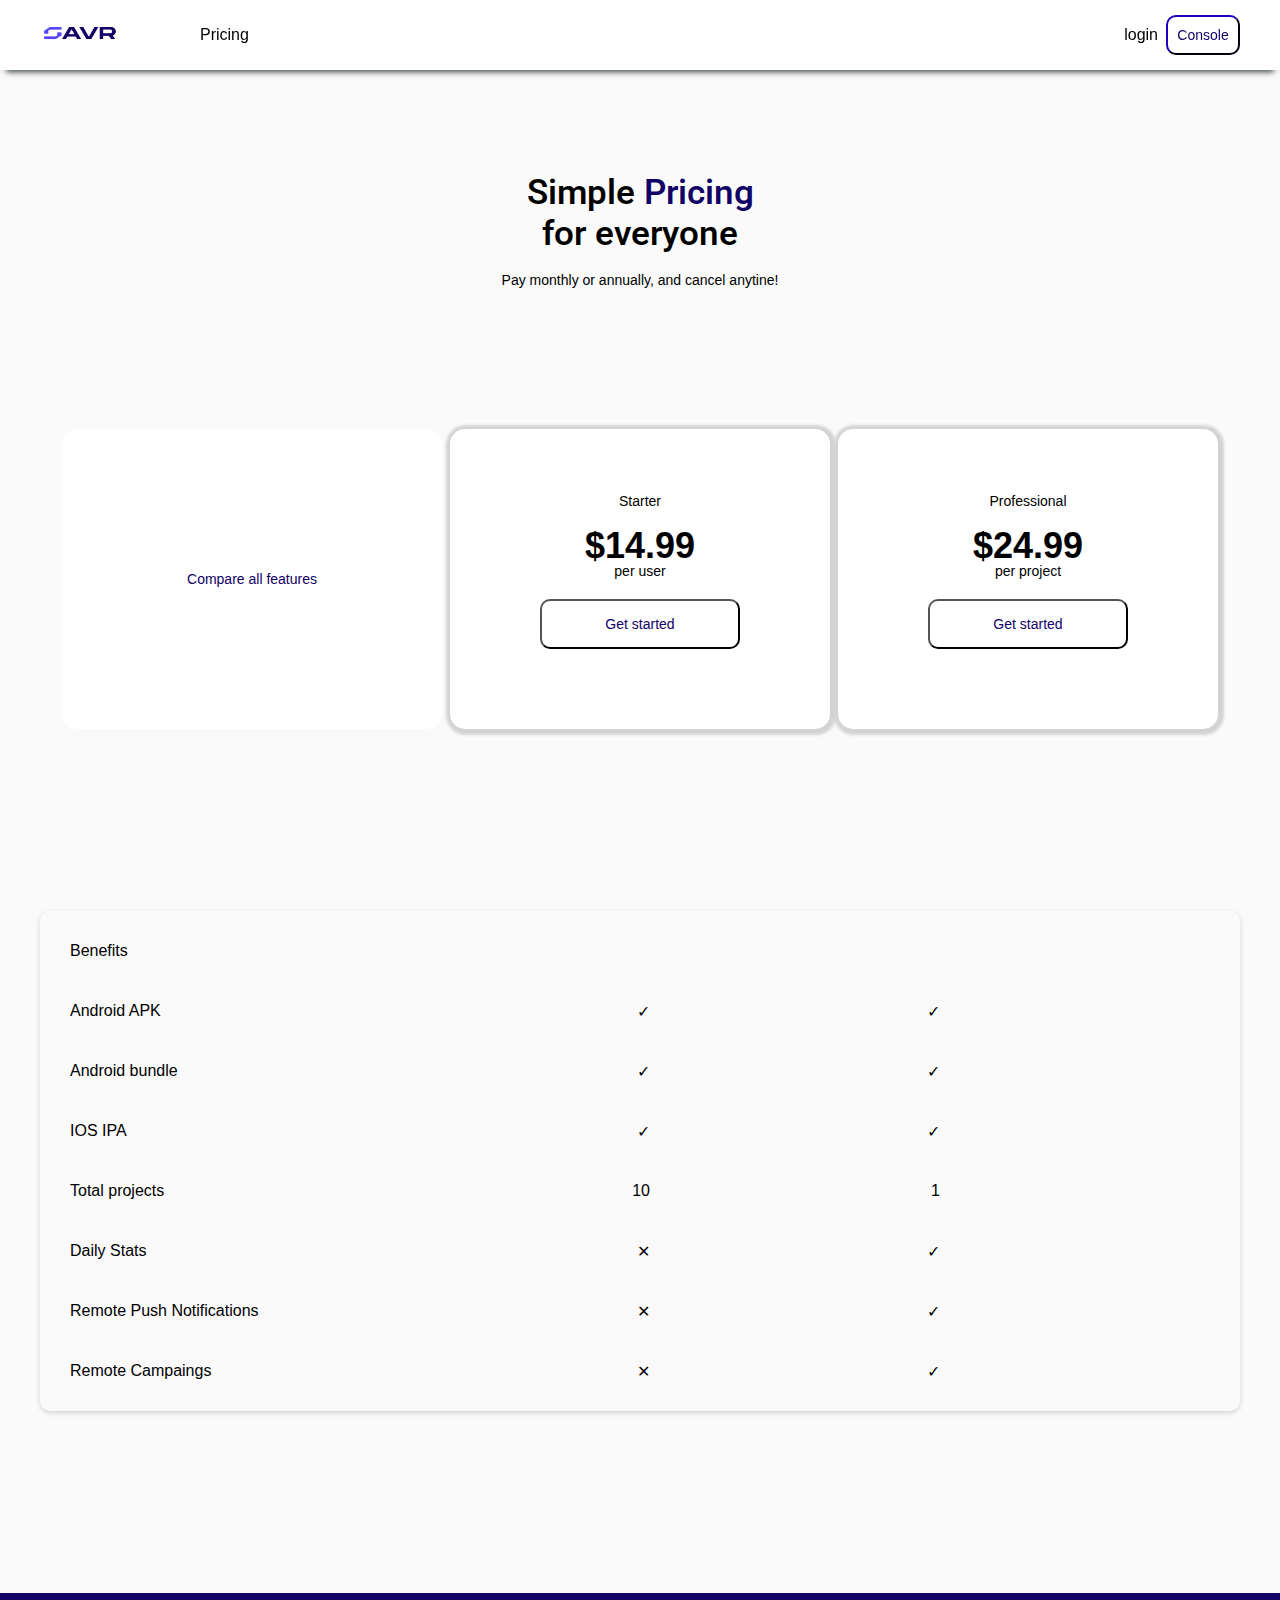
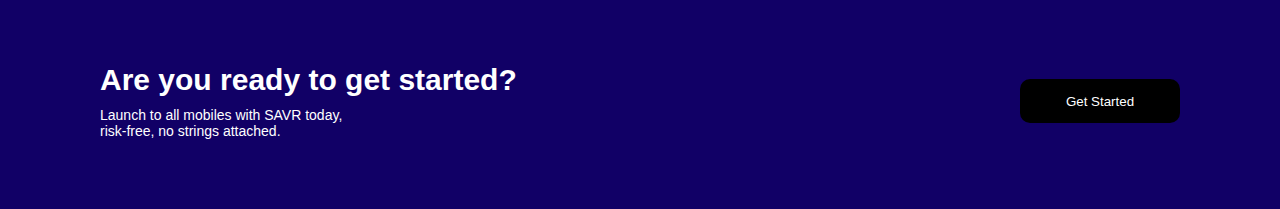
==== pricing.html @ de68d7ae "image issue2" ====
<!DOCTYPE html>
<html>
  <head>
    <meta charset="UTF-8" />
    <meta name="viewport" content="width=device-width, initial-scale=1.0" />

    <link href="hdft.css" rel="stylesheet"/>
    <link href="pricing.css" rel="stylesheet"/>
    <script src="scripts.js"></script>
    <title></title>
  </head>
  <body>
    <!-- Nav bar -->
    <header>  

        <div class="add-flex">
            <a href="./index.html">
                <img class="bar-logo" src="./assets/images/SAVR_Coloured.png" alt=""/>
            </a>
            <a href="./pricing.html" class="anchor-link price-link-pg">Pricing</a>
        </div>

        <a href="#" id="toggle_button" class="toggle_button anchor-link">
            <h4 class="tinactive">V</h4>
            <h4 class="tactive">X</h4>
        </a>

        <div class="top-btn-wrapper">
            <a href="#" class="anchor-link price-link-pg sty-login">login</a>

            <button class="top-btn">
                <p class="top-btn-txt">Console</p>
            </button>

            <button class="top-btn1">
                <p class="top-btn-txt">Get started</p>
            </button>
        </div>
    </header>

    <!-- First Section -->
    <section class="pr-section-one">
        <p class="pr-section-one-p1">Simple <span>Pricing</span> <br/> for everyone</p>
        <br/>
        <p class="pr-section-one-p2">Pay monthly or annually, and cancel anytine!</p>
    </section>

    <!-- Second Section -->
    <section class="pr-section-two">
        <div class="pr-section-two-wrapper">
            <div class="pr-container aa-md-1">
                <p class="pr-container-stxt">Compare all features</p>
            </div>

            <div class="pr-container aa-md-2 add-cl">
                <p class="pr-container-pkg">Starter</p>
                <p class="pr-container-price">$14.99</p>
                <p class="pr-container-persons">per user</p>

                <button class="pr-container-btn">
                    <p>Get started</p>
                </button>
            </div>

            <div class="pr-container aa-md-2">
                <p class="pr-container-pkg">Professional</p>
                <p class="pr-container-price">$24.99</p>
                <p class="pr-container-persons">per project</p>

                <button class="pr-container-btn">
                    <p>Get started</p>
                </button>
            </div>
        </div>
    </section>

    <!-- Third Section -->
    <section class="pr-section-three">
        <div id="add_to_me" class="pr-section-three-container">
            <div id="the-price" class="table-data">
                <p>Benefits</p>
                <!-- <p>Benefits</p>
                <p>Benefits</p> -->
            </div>
            <!--  -->
            <div id="the-price" class="table-data">
                <p>Android APK</p>
                <p class="ser-avabe">✓</p>
                <p class="ser-avabe">✓</p>
            </div>

            <!--  -->
            <div id="the-price" class="table-data">
                <p>Android bundle</p>
                <p class="ser-avabe">✓</p>
                <p class="ser-avabe">✓</p>
            </div>

            <!--  -->
            <div id="the-price" class="table-data">
                <p>IOS IPA</p>
                <p class="ser-avabe">✓</p>
                <p class="ser-avabe">✓</p>
            </div>

            <!--  -->
            <div id="the-price" class="table-data">
                <p>Total projects</p>
                <p class="ser-avabe">10</p>
                <p class="ser-avabe">1</p>
            </div>

            <!--  -->
            <div id="the-price" class="table-data">
                <p>Daily Stats</p>
                <p class="ser-avabe">✕</p>
                <p class="ser-avabe">✓</p>
            </div>

            <!--  -->
            <div id="the-price" class="table-data">
                <p>Remote Push Notifications</p>
                <p class="ser-avabe">✕</p>
                <p class="ser-avabe">✓</p>
            </div>

            <!--  -->
            <div id="the-price" class="table-data">
                <p>Remote Campaings</p>
                <p class="ser-avabe">✕</p>
                <p class="ser-avabe">✓</p>
            </div>

        </div>
    </section>

    <!-- Bottom section -->
    <section class="bottom-section">
        <div class="btm-txts-container">
            <p class="btm-p1">Are you ready to get started?</p>
            <br/>
            <p class="btm-p2">Launch to all mobiles with SAVR today,<br/> risk-free, no strings attached.</p>
        </div>

        <div class="btm-btn-container">
            <button class="btm-btn">
                <p class="btm-txt">Get Started</p>
            </button>
        </div>
    </section>

  </body>
</html>
---- hdft.css ----
/* Nav bar */

header{
    background-color: #ffffff;
    display: flex;
    justify-content: space-between;
    align-items: center;
    height: 70px;
    position: fixed;
    width: 100%;
    box-shadow: 0 8px 6px -6px #414a4c;
    z-index: 1;
}

.add-flex{
    display: flex;
    width: 10%;
    /* background-color: gray; */
    align-items: center;
    justify-content: space-between;
    margin-left: 40px;
}

.bar-logo{
    width: 80px;
    height: 70px;
}

.anchor-link{
    text-decoration: none;
    color: black;
    font-size: 16px;
    font-weight: 500;
    margin-left: 80px;
    font-family: sans-serif;
}

/* togglr button */
.toggle_button{
    position: absolute;
    align-self:flex-end;
    z-index: 3px;
    /* top: 20px;
    right: -10rem; */
    display: none;
    /* flex-direction: column; */
}

.top-btn-wrapper{
    margin-right: 40px;
    display: flex;
    flex-direction: row;
    align-items: center;
}

.top-btn{
    height: 40px;
    width: 74px;
    border-radius: 10px;
    border-width:2px ;
    border-color: #110066;
    color: #110066;
    background-color: white;
    margin-left: 8px;
}

.top-btn1{
    height: 40px;
    width: 74px;
    border-radius: 10px;
    border-width:2px ;
    border-color: #110066;
    color: #110066;
    background-color: white;
    display: none;
}

.top-btn-txt{
    font-size: 14px;
    font-family: sans-serif;
}

/*----------- Bottom Section ----------------*/
.bottom-section{
    height: 24vh;
    width: inherit;
    background-color: #110066;
    color: white;
    display: flex;
    flex-direction: row;
    align-items: center;
    justify-content: space-between;
    padding-left: 100px;
    padding-right: 100px;
}

.btm-p1{
    font-size: 30px;
    font-family: sans-serif;
    font-weight: 700;
}

.btm-p2{
    margin-top: -8px;
    font-size: 14px;
    font-family: sans-serif;
}

.btm-btn{
    background-color: black;
    height: 44px;
    width: 160px;
    border-width: 0px;
    border-radius: 10px;

}

.btm-txt{
    color: white;
}


@media only screen and (max-width: 1000px) {
    /*------------------ Nav Bar --------------------------*/
    header{
        height: fit-content;
        /* height: 22vh; */
        flex-direction: column;
        align-items: flex-start;
    }
    .add-flex{
        flex-direction: column;
        align-items: flex-start;
        margin-left: 0px;
        /* background-color: green; */
        width: 100%;
        padding-left: 10px;
    }

    /* .bar-logo{
        margin-left: 10px;
    } */

    .anchor-link{
        width: 100%;
        margin-left: 0px;
        
    }
    .top-btn-wrapper{
        margin-right: 0px;
        /* background-color: green; */
        width: 100%;
        display: flex;
        flex-direction: column;
        align-items: center;
        padding: 60px 0px 4px 0px; 
    }

    .top-btn{
        display: none;
    }

    .top-btn1{
        width: 360px;
        height: 30px;
        display: flex;
        align-items: center;
        justify-content: center;
    }

    .top-btn-wrapper, .price-link-pg{
        display: none;
    }

    .sty-login{
        margin-left: 20px;
        margin-bottom: 24px;
        margin-top: -28px;
    }

    .toggle_button{
        display: flex;
        /* background-color: green; */
        width: fit-content;
        height: 30px;
        padding: 10px;
        top: .98rem;
        right: 1rem;
        align-items: center;
        border-radius: 8px;
        box-shadow: 0 1px 6px #414a4c;
    }

    .tinactive{
        display: flex;
    }

    .tactive{
        display: none;
    }

    .tinactive.active{
        display: none;
    }

    .tactive.active{
        display: flex;
    }

    .top-btn-wrapper.active{
        display: flex;
        flex-direction: column;
    }

    .top-btn-wrapper.active, .price-link-pg.active{
        display: flex;
    }

    /*------------------- Bottom Footer --------------------*/
    .bottom-section{
        flex-direction: column;
        height: fit-content;
        padding: 0%;
        padding-top: 40px;
        padding-bottom: 50px;
    }

    .btm-txts-container{
        /* background-color: darkgreen; */
        text-align: center;
    }

    .btm-p1{
        font-size: 18px;
    }

    .btm-p2{
        font-size: 12px;
    }

    /* .btm-btn-container{
        background-color: #ffffff;
        width: 100%;
        display: flex;
        flex-direction: row;
        justify-content: center;
    } */

    .btm-btn{
        margin-top: 20px;
        width: 320px;
    }
}
---- pricing.css ----
@import url('https://fonts.googleapis.com/css2?family=Roboto:wght@300;400;500&display=swap');

*{
    margin: 0px;
    padding: 0px;
    box-sizing: border-box;
}

body{
    width: 100%;
    min-height: 100vh;
    background-color: #fafafa;
}

.modlogin{
    margin-right: 10px;
    font-family: sans-serif;
}

.pr-section-one{
    /* background-color: green; */
    height: 32vh;
    display: flex;
    flex-direction: column;
    align-items: center;
    justify-content: flex-end;
}

.pr-section-one-p1{
    font-size: 35px;
    font-family: 'Roboto', sans-serif;
    font-weight: 540;
    text-align: center;
}

.pr-section-one-p1 span{
    color: #110066;
}

.pr-section-one-p2{
    font-size: 14px;
    font-family: sans-serif;
}

/*---------------- Section two ------------*/
.pr-section-two{
    height: 49vh;
    /* background-color: gray; */
    display: flex;
    flex-direction: row;
    align-items: flex-end;
}

.pr-section-two-wrapper{
    display: flex;
    flex-direction: row;
    /* background-color: green; */
    width: 100%;
    justify-content: center;
}

.pr-container{
    background-color:#ffffff;
    margin: 0px 4px 0px 4px;
    width: 380px;
    height: 300px;
    border-radius: 15px;
    display: flex;
    flex-direction: column;
    align-items: center;
    
    /* justify-content: center; */
    
}

/* Modify containers */
.aa-md-1{
    
    justify-content: center;
}


.pr-section-two-wrapper .aa-md-2:hover{
    background-color: #110066;
    color: white;
    margin-top: -16px;
}

.aa-md-2{
    padding-top: 64px;
    box-shadow: 1px 1px 3px 5px #D3D3D3;
}

/* .add-cl{
    
} */

.pr-container-stxt{
    font-size: 14px;
    font-family: sans-serif;
    color: #110066;
}

.pr-container-pkg{
    font-size: 14px;
    font-family: sans-serif;
}

.pr-container-price{
    font-size: 36px;
    font-family:'Segoe UI', Tahoma, Geneva, Verdana, sans-serif;
    font-weight: 550;
    margin-top: 16px;
}

.pr-container-persons{
    margin-top: -4px;
    font-size: 14px;
    font-family: sans-serif;
}

.pr-container-btn{
    margin-top: 20px;
    height: 50px;
    width: 200px;
    border-radius: 10px;
    background-color: #ffffff;
}

.pr-container button p{
    color: #110066;
    font-size: 14px;
    border-color: #110066;
    border-width: 4px;
}

/* Third Section */
.pr-section-three{
    /* background-color: gray; */
    height: 96vh;
    display: flex;
    flex-direction: row;
    align-items: center;
    justify-content: center;
}

.pr-section-three-container{
    box-shadow: 0px 2px 5px 0px #D3D3D3;
    width: 1200px;
    height: fit-content;
    padding-bottom: 20px;
    border-radius: 10px;
}

.table-data{
    /* background-color: green; */
    display: flex;
    flex-direction: row;
    height: 40px;
    justify-content:space-between;
    align-items: center;
    padding-left: 30px;
    padding-right: 300px;
    text-align: left;
    margin-top: 20px;
    border: #110066;
    /* background-color: aliceblue; */
}

.table-data p{
    width: 33.333%;
    font-family: sans-serif ;
}

.ser-avabe{
    text-align:right;
}
#the-price{
    border: #110066;
    border-width: .75rem;
}

@media only screen and (max-width: 1000px) {

    .pr-section-two{
        height: fit-content;
        /* background-color: gray; */
        /* display: flex; */
        flex-direction: column;
        margin-top: 20px;
        /* align-items: flex-end; */
    }

    .pr-section-two-wrapper{
        /* display: flex; */
        margin-top: 60px;
        flex-direction: column;
        align-items: center;
        /* background-color: green; */
        /* width: 100%;
        justify-content: center; */
    }

    .pr-section-two-wrapper .aa-md-2:hover{
        /* background-color: #110066;
        color: white; */
        margin-top: 0px;
    }

    .aa-md-1{
        display: none;
    }

    .pr-container{
        /* background-color:darkcyan; */
        margin: 0px 10px 0px 10px;
        width: 240px;
        height: 300px;
        margin-top: 30px;
    }

    .pr-section-three-container{
        /* box-shadow: 1px 1px 3px 5px #D3D3D3; */
        width: 320px;
        /* height: fit-content;
        margin-top: 600px; */
        /* padding-bottom: 20px;
        border-radius: 10px; */
    }

    .pr-section-three{
        height: 92vh;
    }

    .table-data{
        padding-right: 0px;
    }

    .table-data p{
        width: 100%;
        font-family: sans-serif ;
    }

    .ser-avabe{
        display: none;
    }

    /* .pr-section-three{
        padding-bottom: 200px;
    } */
}
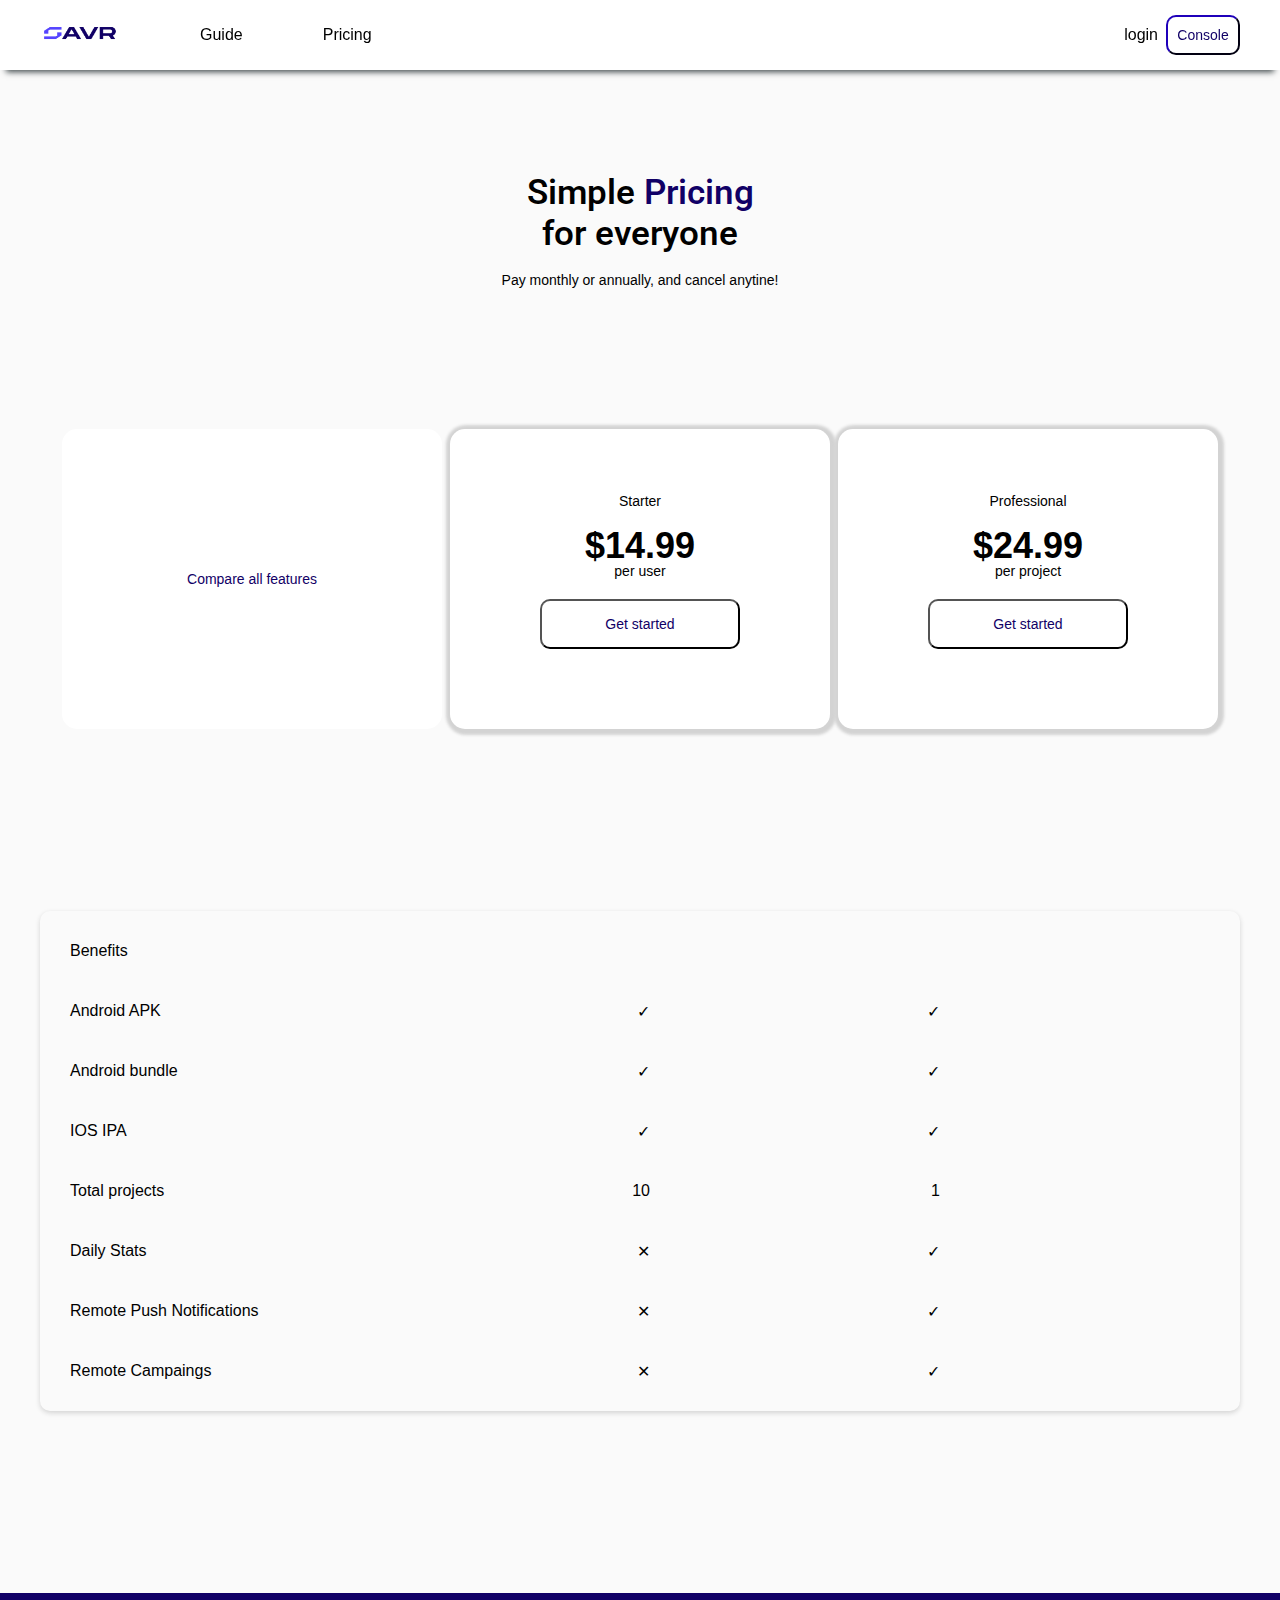
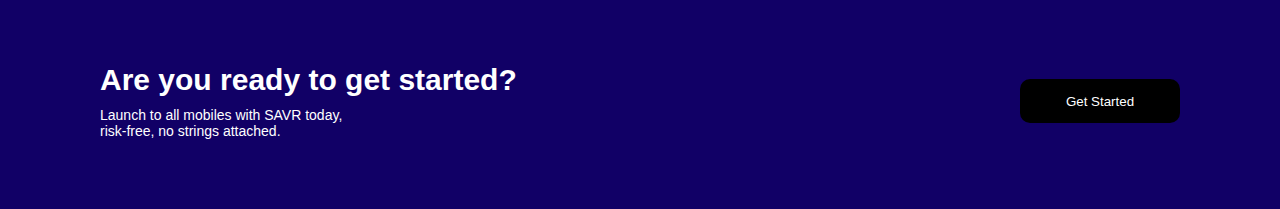
==== commit 5380098f: "hover added" ====
--- a/pricing.html
+++ b/pricing.html
@@ -17,6 +17,17 @@
             <a href="./index.html">
                 <img class="bar-logo" src="./assets/images/SAVR_Coloured.png" alt=""/>
             </a>
+            <!-- <a href="./pricing.html" class="anchor-link price-link-pg">Gist</a> -->
+            <div class="dropdown">
+                <a href="#" class="anchor-link price-link-pg">Guide</a>
+                <div class="dropdown-content">
+                    <a href="./Gists/signup.html">Sign up</a>
+                    <a href="./Gists/project.html">Create Project</a>
+                    <a href="./Gists/build.html">Create build</a>
+                    <a href="./Gists/promotion.html">Create promotion</a>
+                    <a href="./Gists/updatesubscription.html">Update subscription</a>
+                </div>
+            </div>
             <a href="./pricing.html" class="anchor-link price-link-pg">Pricing</a>
         </div>
 
--- a/hdft.css
+++ b/hdft.css
@@ -35,6 +35,37 @@
     font-family: sans-serif;
 }
 
+.dropdown {
+    display: inline-block;
+}
+
+.dropdown-content {
+    display: none;
+    position: absolute;
+    background-color: #ffffff;
+    min-width: 160px;
+    box-shadow: 0 8px 16px rgba(0,0,0,0.2);
+    z-index: 1;
+    border-radius: 6px;
+}
+
+.dropdown:hover .dropdown-content {
+    display: block;
+}
+
+.dropdown-content a {
+    display: block;
+    color: black;
+    padding: 12px 16px;
+    text-decoration: none;
+    font-family: sans-serif;
+}
+
+.dropdown-content a:hover {
+    background-color: #110066;
+    color: #ffffff;
+}
+
 /* togglr button */
 .toggle_button{
     position: absolute;
@@ -79,6 +110,7 @@
     font-size: 14px;
     font-family: sans-serif;
 }
+
 
 /*----------- Bottom Section ----------------*/
 .bottom-section{
@@ -146,6 +178,21 @@
         margin-left: 0px;
         
     }
+
+    .dropdown {
+        display: none;
+        width: 100%;
+        text-align: left;
+    }
+
+
+    .dropdown-content {
+        position: unset;
+        display: none;
+    }
+
+    
+
     .top-btn-wrapper{
         margin-right: 0px;
         /* background-color: green; */
@@ -216,6 +263,26 @@
         display: flex;
     }
 
+    .dropdown.active{
+        display: block;
+        width: 100%;
+        text-align: left;
+    }
+
+    .dropdown-content.active {
+        position: unset;
+        display: block;
+        margin-top: 6px;
+        margin-bottom: 6px;
+        box-shadow: unset;
+    }
+
+    
+
+    
+
+    
+
     /*------------------- Bottom Footer --------------------*/
     .bottom-section{
         flex-direction: column;
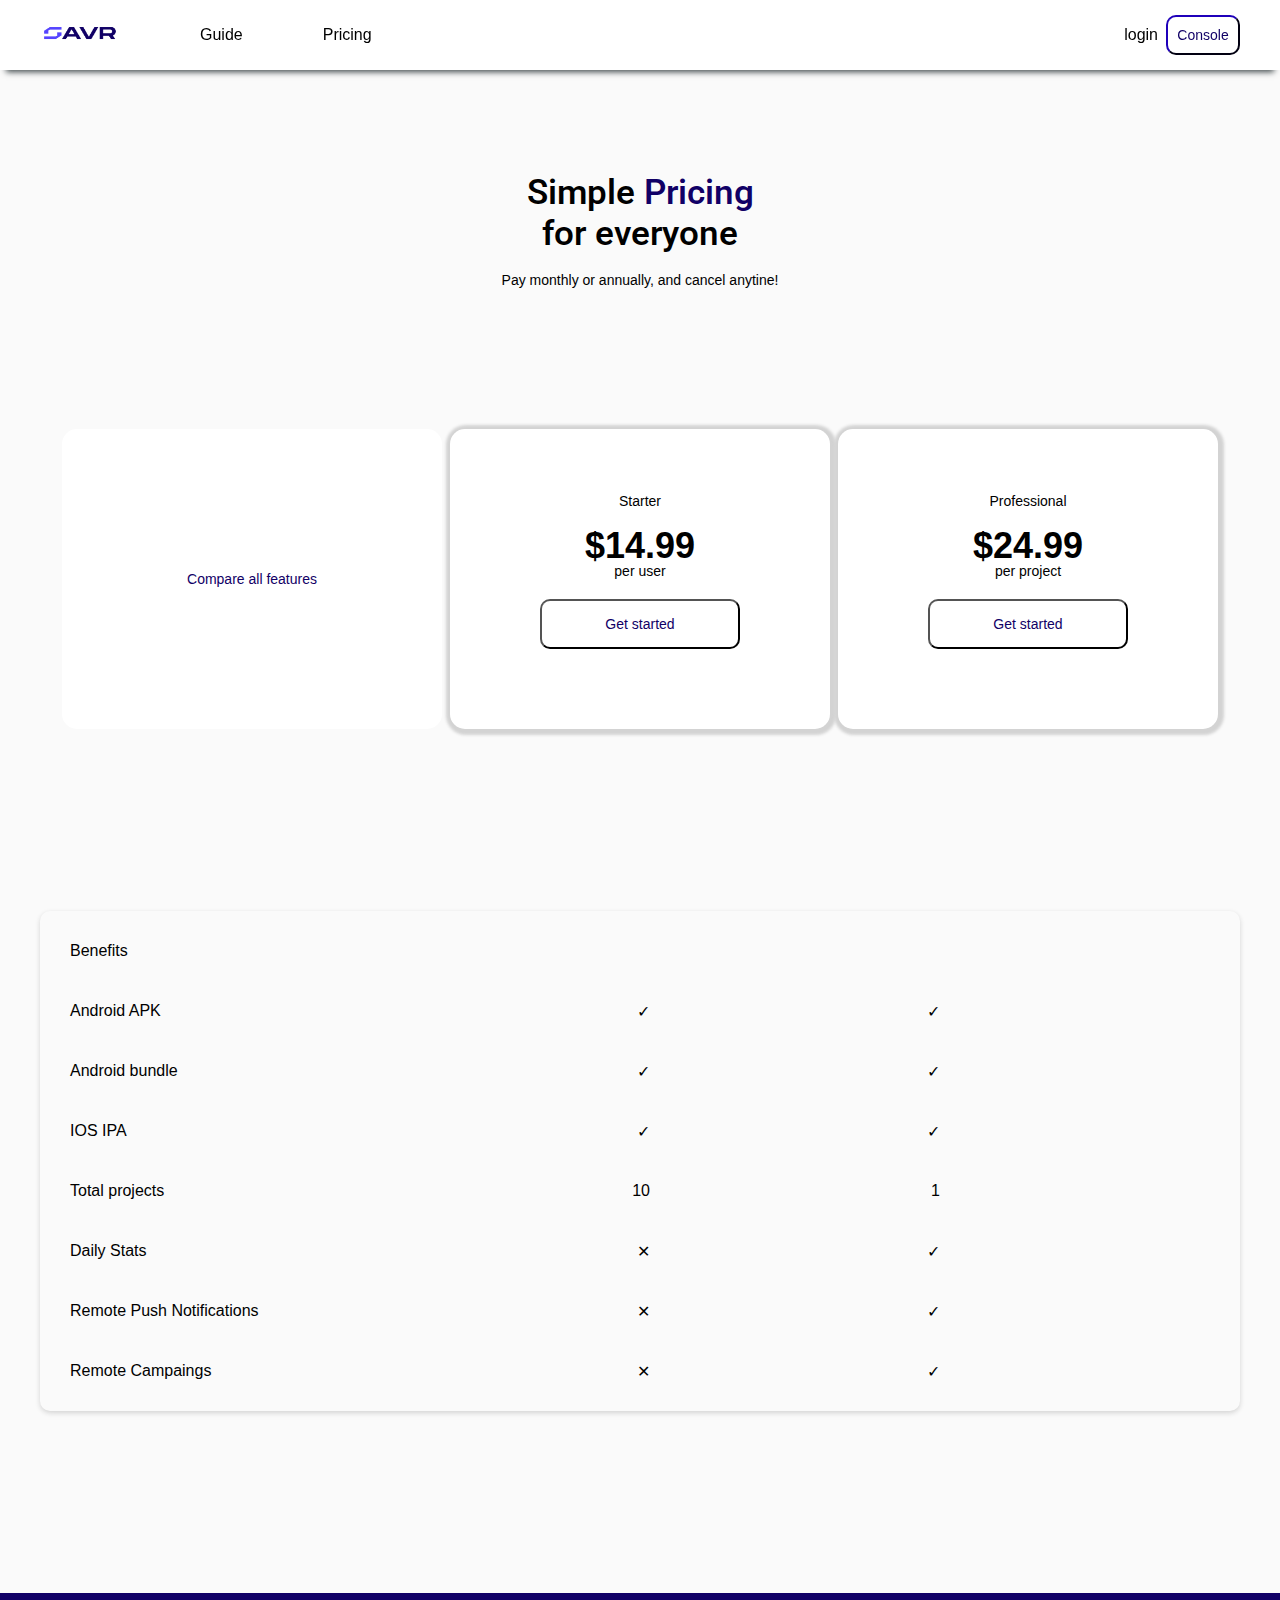
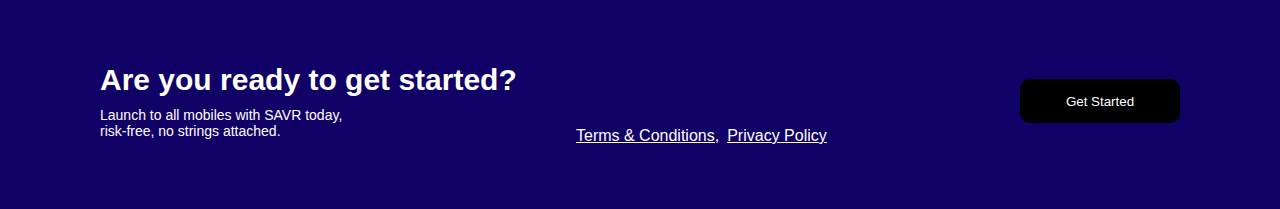
==== commit 471bec42: "consent added" ====
--- a/pricing.html
+++ b/pricing.html
@@ -153,9 +153,19 @@
             <p class="btm-p2">Launch to all mobiles with SAVR today,<br/> risk-free, no strings attached.</p>
         </div>
 
+        <div class="consent-wrap">
+            <a href="./consent/trems.html">
+                <p>Terms & Conditions,</p>
+            </a>
+            <a href="./consent/policy.html">
+                <p>Privacy Policy</p>
+            </a>
+        </div>
+
         <div class="btm-btn-container">
             <button class="btm-btn">
-                <p class="btm-txt">Get Started</p>
+                <p class="btm-txt">Get Started </p>
+
             </button>
         </div>
     </section>
--- a/hdft.css
+++ b/hdft.css
@@ -151,6 +151,24 @@
     color: white;
 }
 
+.consent-wrap{
+    display: flex;
+    flex-direction: row;
+    gap: 8px;
+    position: absolute;
+    left: 45%;
+    margin-bottom: -70px;
+    margin-top:unset;
+    /* bottom: 20%; */
+}
+
+.consent-wrap a p{
+    font-family: sans-serif;
+    color: #ffffff;
+    text-decoration:underline #ffffff;
+    
+}
+
 
 @media only screen and (max-width: 1000px) {
     /*------------------ Nav Bar --------------------------*/
@@ -317,4 +335,12 @@
         margin-top: 20px;
         width: 320px;
     }
+
+    .consent-wrap{
+        
+        left: 45%;
+        margin-bottom: unset;
+        position: unset;
+        margin-top: 8px;
+    }
 }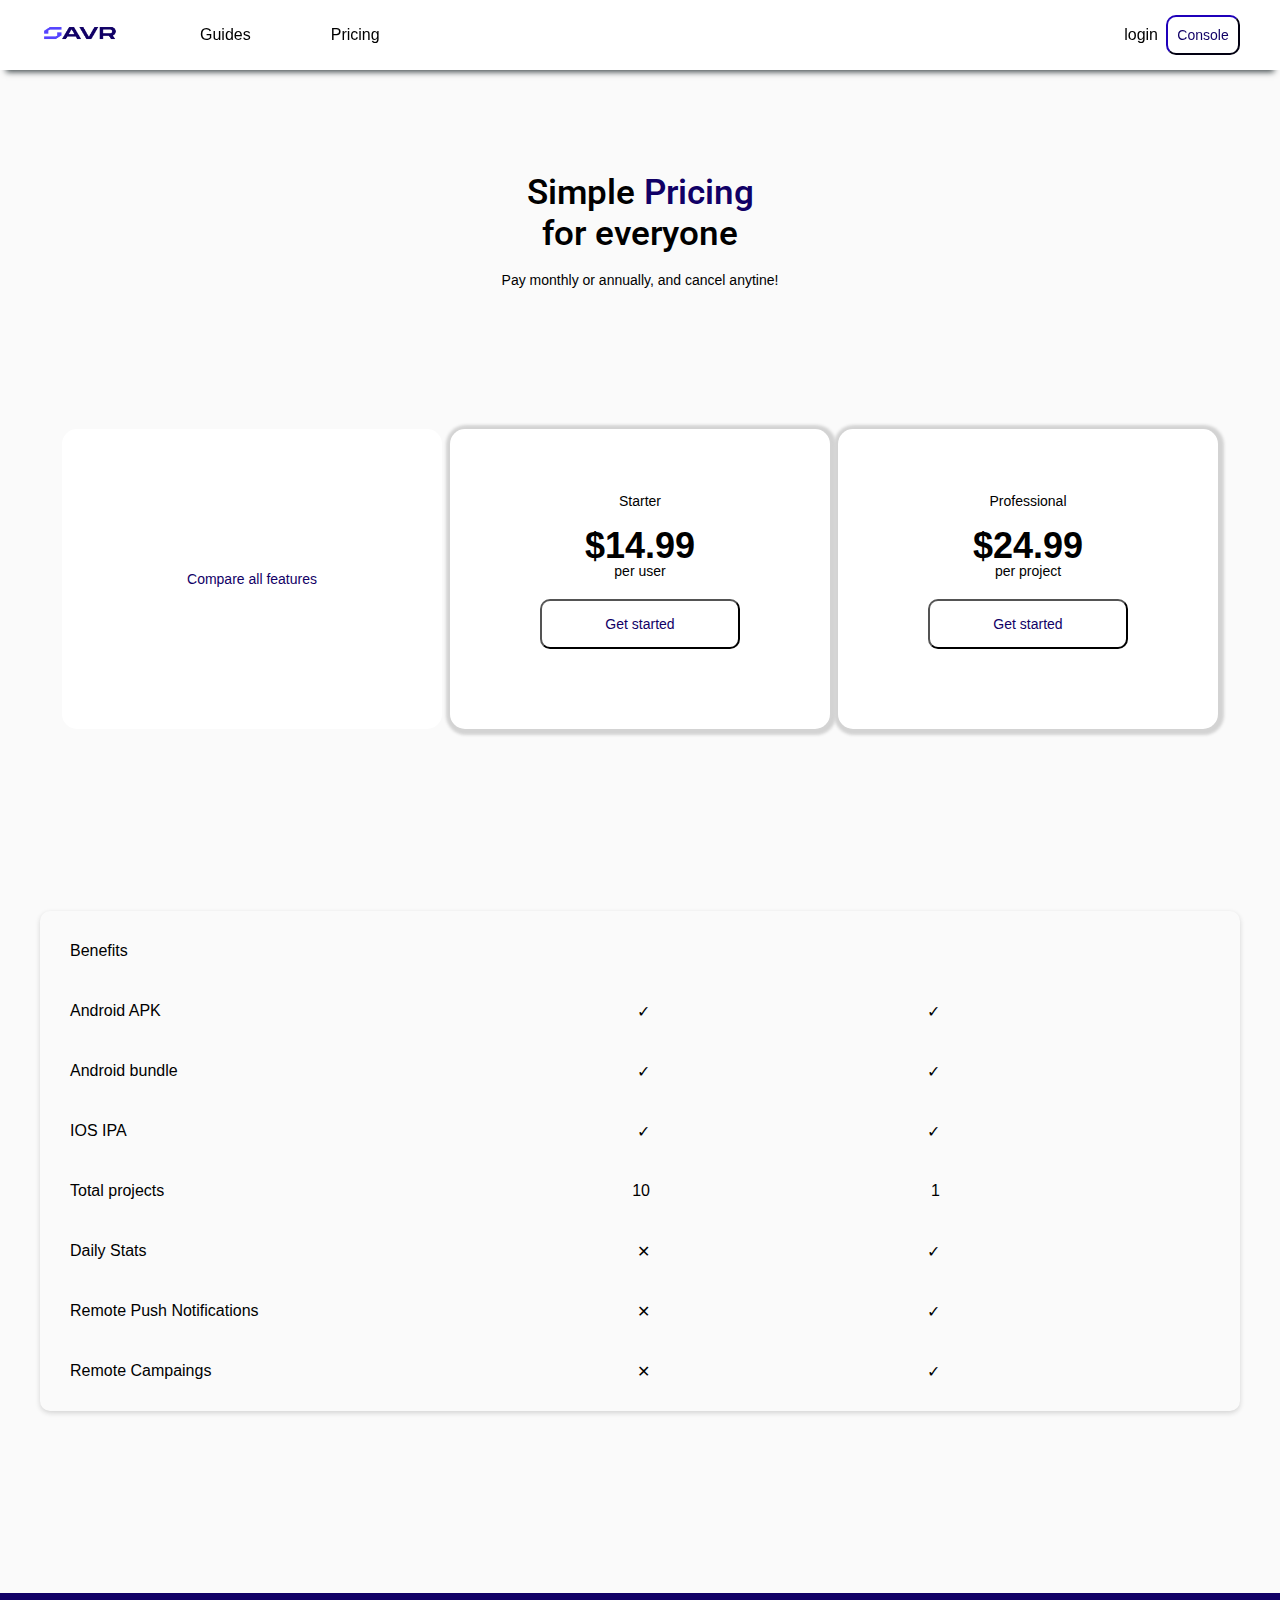
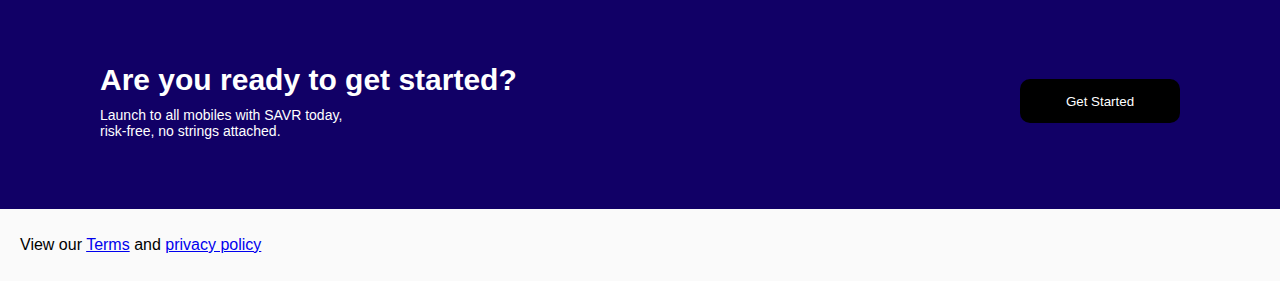
==== commit 113fe28d: "corrections" ====
--- a/pricing.html
+++ b/pricing.html
@@ -19,7 +19,7 @@
             </a>
             <!-- <a href="./pricing.html" class="anchor-link price-link-pg">Gist</a> -->
             <div class="dropdown">
-                <a href="#" class="anchor-link price-link-pg">Guide</a>
+                <a href="#" class="anchor-link price-link-pg">Guides</a>
                 <div class="dropdown-content">
                     <a href="./Gists/signup.html">Sign up</a>
                     <a href="./Gists/project.html">Create Project</a>
@@ -153,15 +153,6 @@
             <p class="btm-p2">Launch to all mobiles with SAVR today,<br/> risk-free, no strings attached.</p>
         </div>
 
-        <div class="consent-wrap">
-            <a href="./consent/trems.html">
-                <p>Terms & Conditions,</p>
-            </a>
-            <a href="./consent/policy.html">
-                <p>Privacy Policy</p>
-            </a>
-        </div>
-
         <div class="btm-btn-container">
             <button class="btm-btn">
                 <p class="btm-txt">Get Started </p>
@@ -170,5 +161,12 @@
         </div>
     </section>
 
+    <!-- Terms and conditions -->
+    <div class="consent-wrap">
+        <p>
+            View our <a href="./consent/trems.html">Terms</a> and <a href="./consent/policy.html">privacy policy</a>
+        </p>
+    </div>
+
   </body>
 </html>--- a/hdft.css
+++ b/hdft.css
@@ -55,7 +55,7 @@
 
 .dropdown-content a {
     display: block;
-    color: black;
+    color: rgb(177, 169, 169);
     padding: 12px 16px;
     text-decoration: none;
     font-family: sans-serif;
@@ -152,20 +152,17 @@
 }
 
 .consent-wrap{
+    height: 8vh;
     display: flex;
     flex-direction: row;
-    gap: 8px;
-    position: absolute;
-    left: 45%;
-    margin-bottom: -70px;
-    margin-top:unset;
-    /* bottom: 20%; */
-}
-
-.consent-wrap a p{
-    font-family: sans-serif;
-    color: #ffffff;
-    text-decoration:underline #ffffff;
+    align-items: center;
+    justify-content: unset;
+    padding-left: 20px;
+}
+
+.consent-wrap p{
+    font-family: sans-serif;
+    color: black;
     
 }
 
@@ -337,10 +334,6 @@
     }
 
     .consent-wrap{
-        
-        left: 45%;
-        margin-bottom: unset;
-        position: unset;
-        margin-top: 8px;
+        justify-content: center;
     }
 }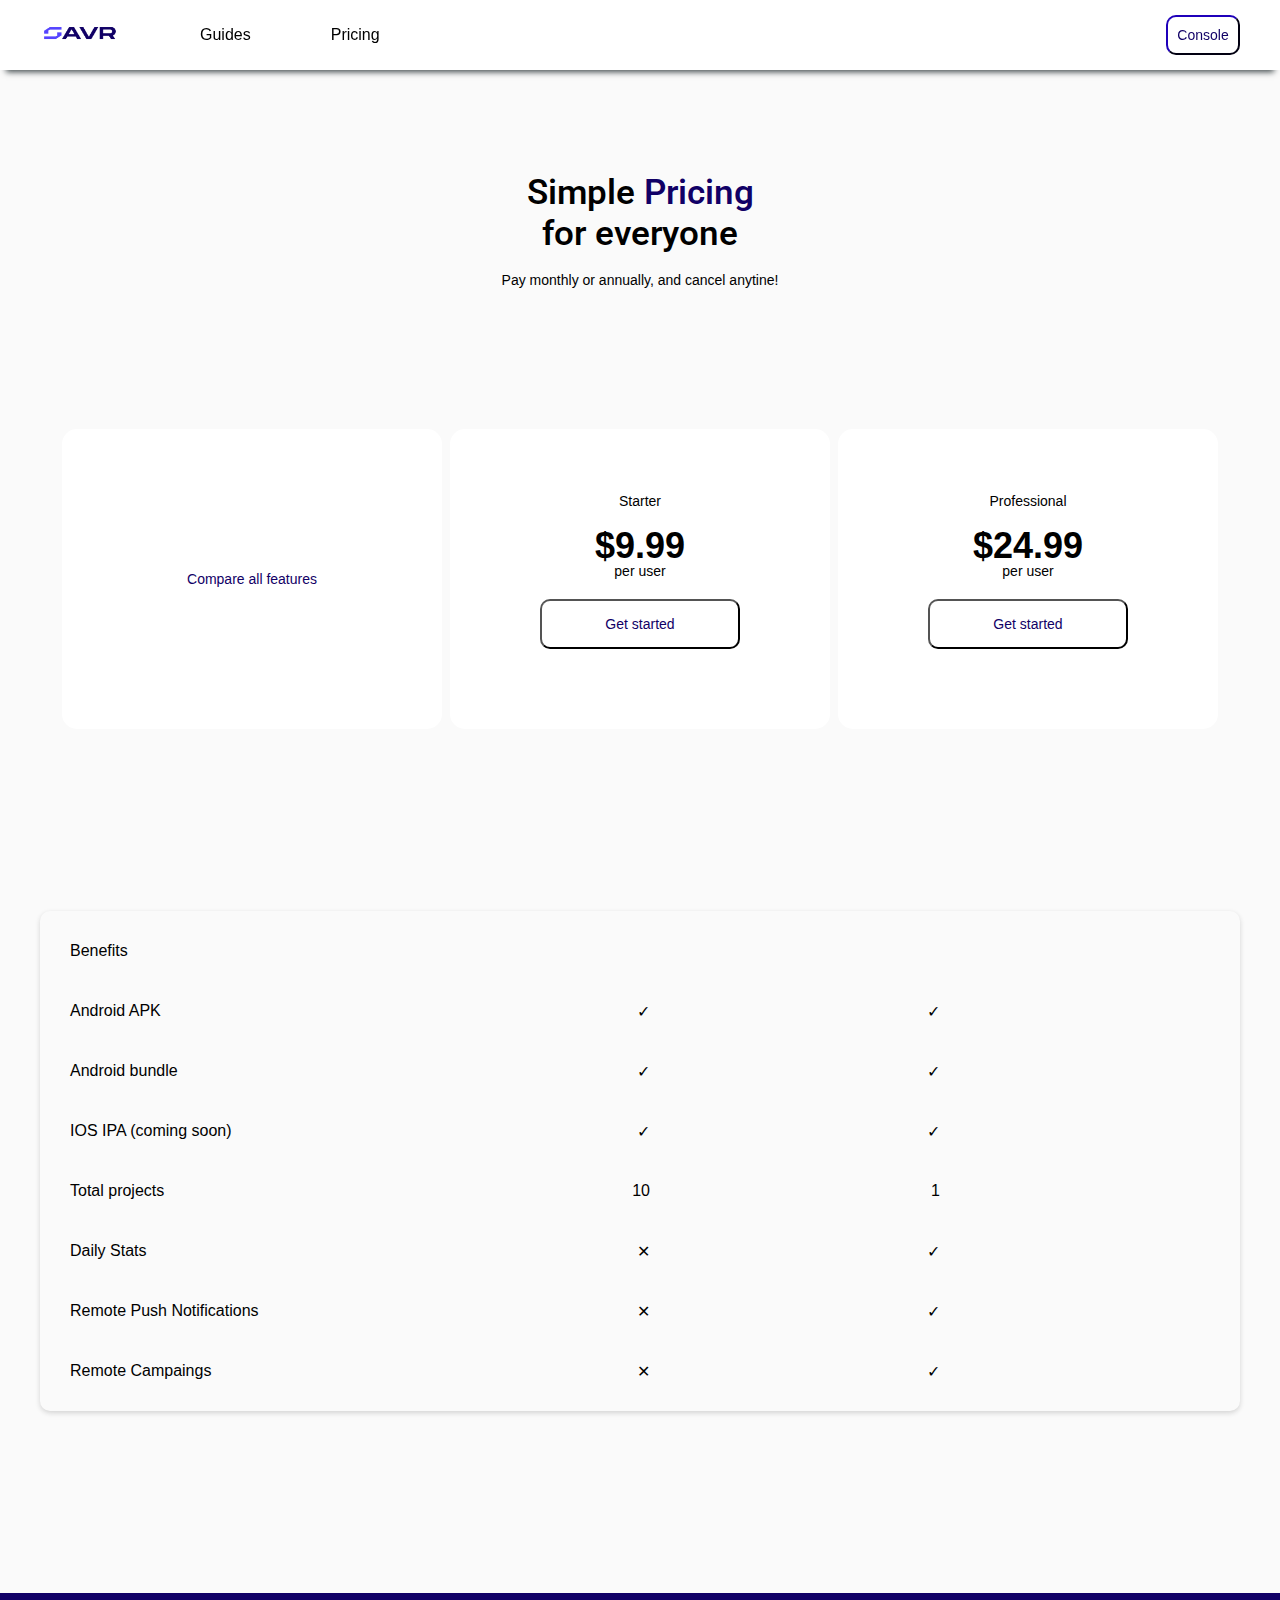
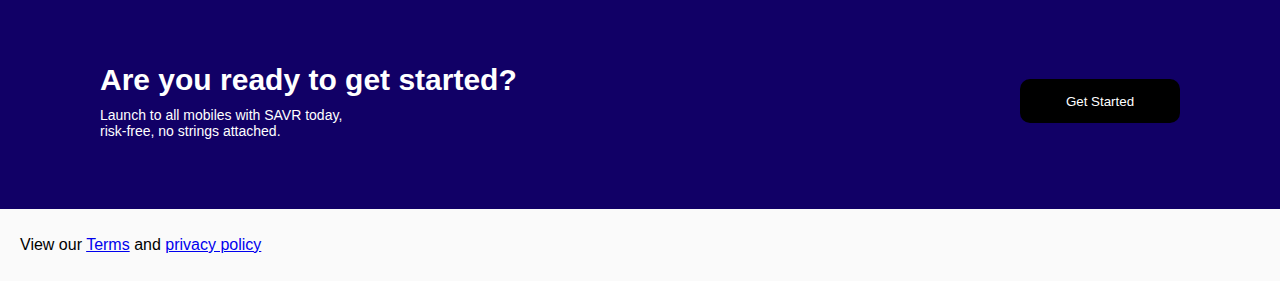
==== commit dd38d476: "fixing image and shadow bugs" ====
--- a/pricing.html
+++ b/pricing.html
@@ -3,6 +3,14 @@
   <head>
     <meta charset="UTF-8" />
     <meta name="viewport" content="width=device-width, initial-scale=1.0" />
+    <meta content="IE=Edge" http-equiv="X-UA-Compatible">
+    <meta name="description" content="SAVA manager app">
+
+    <!-- iOS meta tags & icons -->
+    <meta name="apple-mobile-web-app-capable" content="yes">
+    <meta name="apple-mobile-web-app-status-bar-style" content="black">
+    <meta name="apple-mobile-web-app-title" content="sava_manager">
+    <link rel="apple-touch-icon" href="icons/Icon-192.png">
 
     <link href="hdft.css" rel="stylesheet"/>
     <link href="pricing.css" rel="stylesheet"/>
@@ -37,13 +45,13 @@
         </a>
 
         <div class="top-btn-wrapper">
-            <a href="#" class="anchor-link price-link-pg sty-login">login</a>
+            <!-- <a href="https://cracker.savrtech.com/" class="anchor-link price-link-pg sty-login">login</a> -->
 
-            <button class="top-btn">
+            <button onclick="window.location.href='https://cracker.savrtech.com/';" class="top-btn">
                 <p class="top-btn-txt">Console</p>
             </button>
 
-            <button class="top-btn1">
+            <button onclick="window.location.href='https://cracker.savrtech.com/';" class="top-btn1">
                 <p class="top-btn-txt">Get started</p>
             </button>
         </div>
@@ -65,10 +73,10 @@
 
             <div class="pr-container aa-md-2 add-cl">
                 <p class="pr-container-pkg">Starter</p>
-                <p class="pr-container-price">$14.99</p>
+                <p class="pr-container-price">$9.99</p>
                 <p class="pr-container-persons">per user</p>
 
-                <button class="pr-container-btn">
+                <button onclick="window.location.href='https://cracker.savrtech.com/';" class="pr-container-btn">
                     <p>Get started</p>
                 </button>
             </div>
@@ -76,9 +84,9 @@
             <div class="pr-container aa-md-2">
                 <p class="pr-container-pkg">Professional</p>
                 <p class="pr-container-price">$24.99</p>
-                <p class="pr-container-persons">per project</p>
+                <p class="pr-container-persons">per user</p>
 
-                <button class="pr-container-btn">
+                <button onclick="window.location.href='https://cracker.savrtech.com/';" class="pr-container-btn">
                     <p>Get started</p>
                 </button>
             </div>
@@ -109,7 +117,7 @@
 
             <!--  -->
             <div id="the-price" class="table-data">
-                <p>IOS IPA</p>
+                <p>IOS IPA (coming soon)</p>
                 <p class="ser-avabe">✓</p>
                 <p class="ser-avabe">✓</p>
             </div>
@@ -154,7 +162,7 @@
         </div>
 
         <div class="btm-btn-container">
-            <button class="btm-btn">
+            <button onclick="window.location.href='https://cracker.savrtech.com/';" class="btm-btn">
                 <p class="btm-txt">Get Started </p>
 
             </button>
@@ -164,7 +172,7 @@
     <!-- Terms and conditions -->
     <div class="consent-wrap">
         <p>
-            View our <a href="./consent/trems.html">Terms</a> and <a href="./consent/policy.html">privacy policy</a>
+            View our <a href="./consent/terms.html">Terms</a> and <a href="./consent/policy.html">privacy policy</a>
         </p>
     </div>
 
--- a/pricing.css
+++ b/pricing.css
@@ -88,7 +88,7 @@
 
 .aa-md-2{
     padding-top: 64px;
-    box-shadow: 1px 1px 3px 5px #D3D3D3;
+    /* box-shadow: 1px 1px 3px 5px #D3D3D3; */
 }
 
 /* .add-cl{
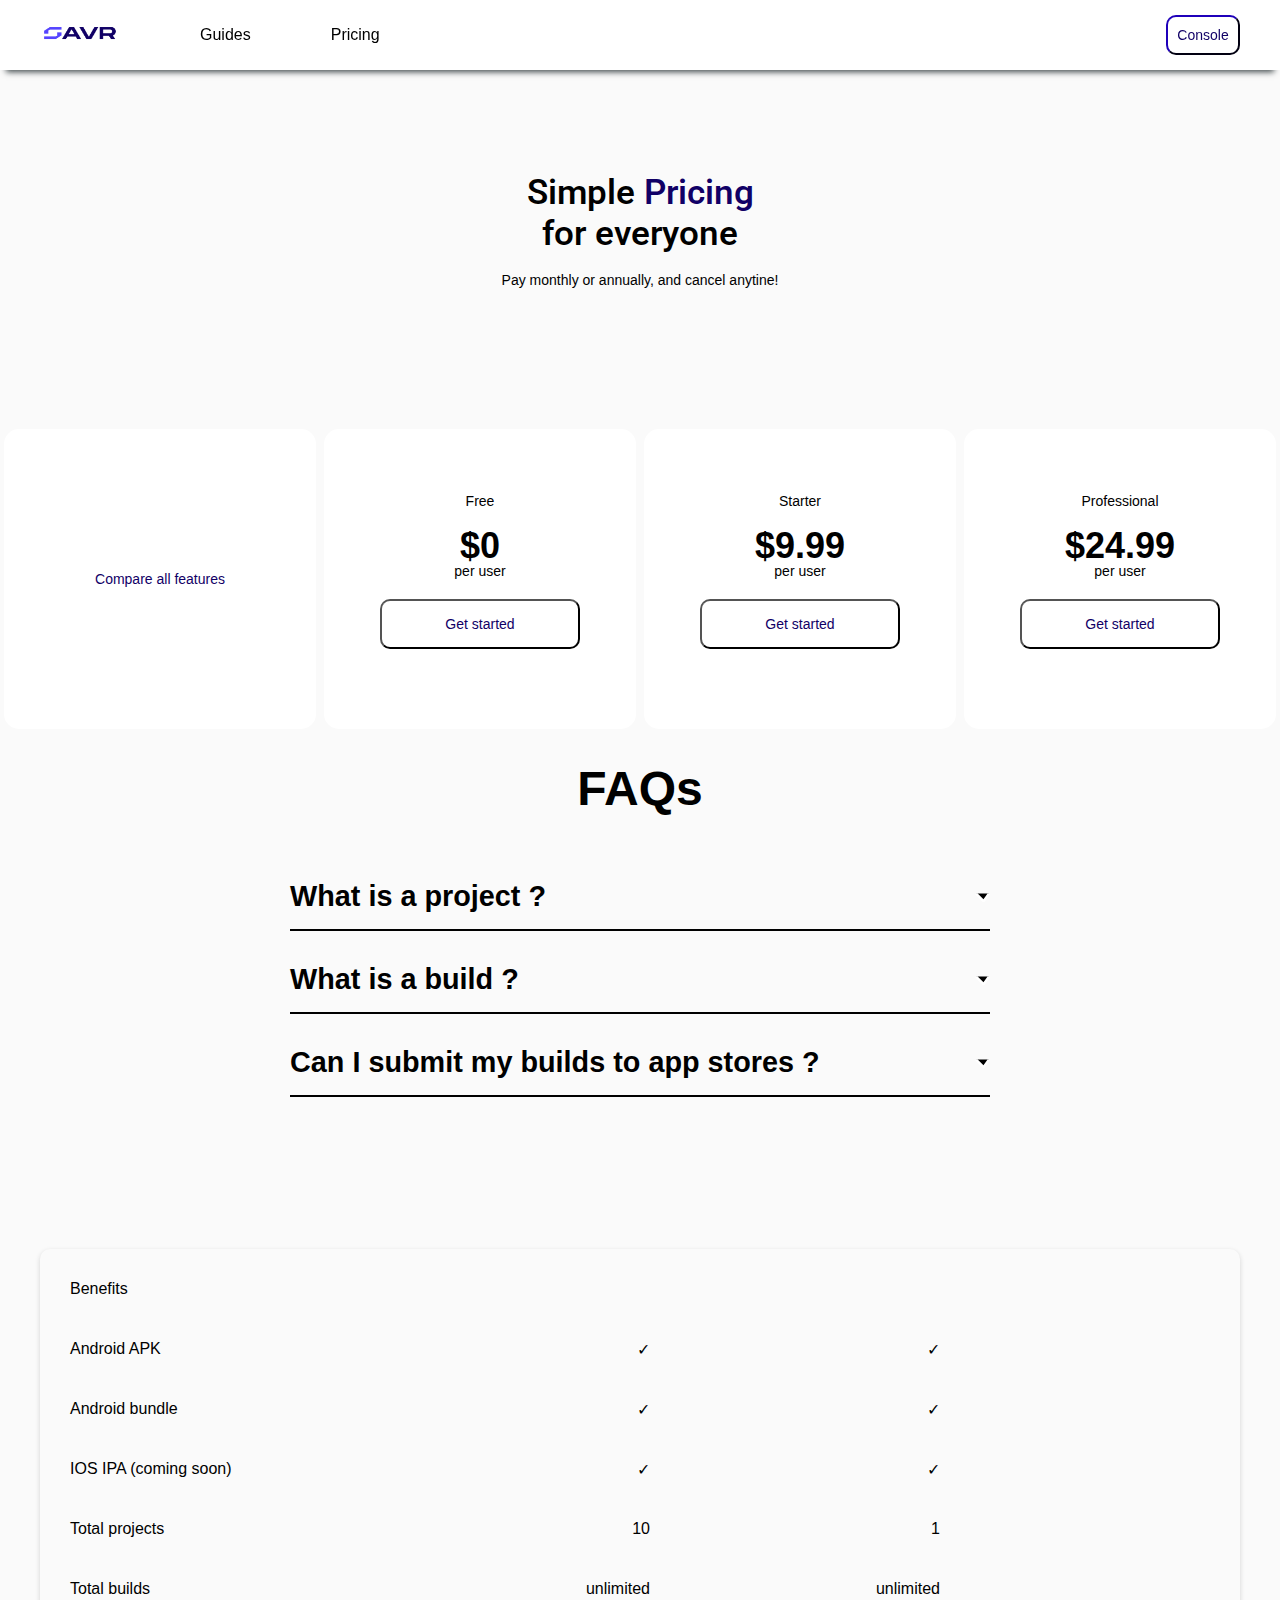
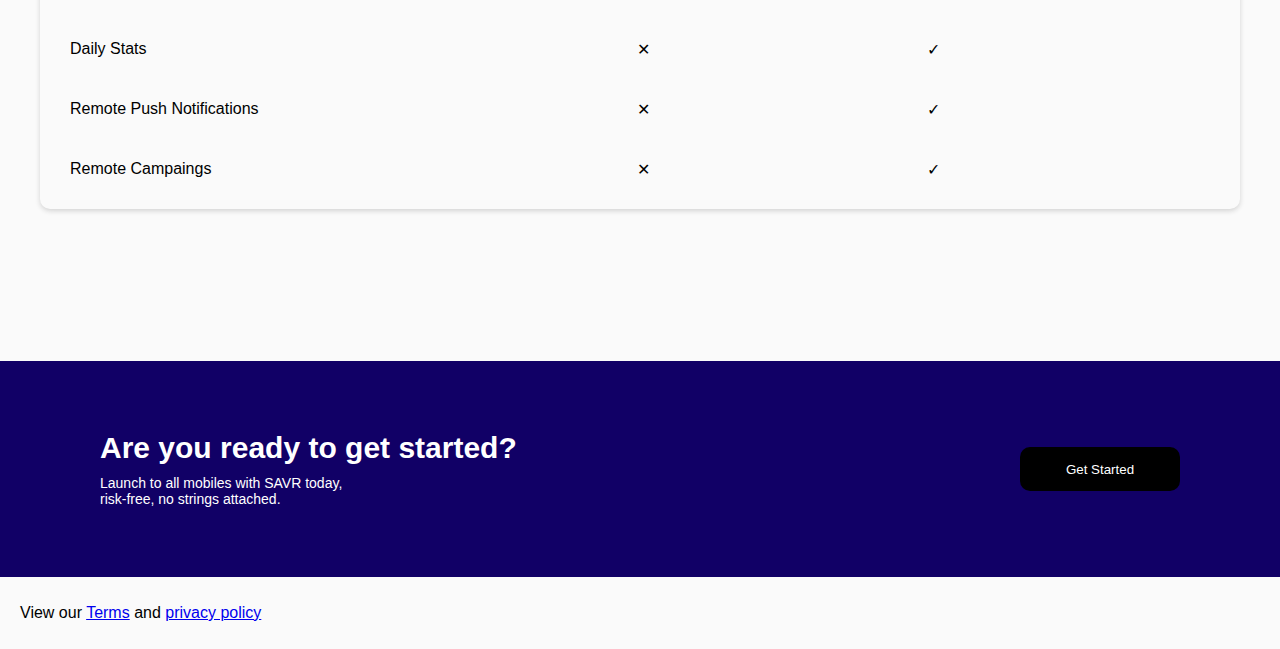
==== commit a95f83be: "faqs added" ====
--- a/pricing.html
+++ b/pricing.html
@@ -14,7 +14,9 @@
 
     <link href="hdft.css" rel="stylesheet"/>
     <link href="pricing.css" rel="stylesheet"/>
+    <link href="faqstyle.css" rel="stylesheet"/>
     <script src="scripts.js"></script>
+    <script src="faqscript.js"></script>
     <title></title>
   </head>
   <body>
@@ -72,6 +74,16 @@
             </div>
 
             <div class="pr-container aa-md-2 add-cl">
+                <p class="pr-container-pkg">Free</p>
+                <p class="pr-container-price">$0</p>
+                <p class="pr-container-persons">per user</p>
+
+                <button onclick="window.location.href='https://cracker.savrtech.com/';" class="pr-container-btn">
+                    <p>Get started</p>
+                </button>
+            </div>
+
+            <div class="pr-container aa-md-2 add-cl">
                 <p class="pr-container-pkg">Starter</p>
                 <p class="pr-container-price">$9.99</p>
                 <p class="pr-container-persons">per user</p>
@@ -93,6 +105,57 @@
         </div>
     </section>
 
+    <!-- Faq section -->
+    <section class="faq-section">
+        <h2 class="title">FAQs</h2>
+        
+        <div class="faq">
+            <div class="question">
+                <h3>What is a project ?</h3>
+
+                <svg width="15" height="10" viewBox="0 0 42 25">
+                    <path d="M3 3l21 21L39 3" stroke="white" stroke-width="7" stroke-linescape="round" />
+                </svg>
+            </div>
+
+            <div class="answer">
+                <p>
+                    A SAVR project is essentially a mobile application. It holds your application configuration and can contain an indefinite number of builds. Your project will have an application ID and package ID.
+                </p>
+            </div>
+        </div>
+        <div class="faq">
+            <div class="question">
+                <h3>What is a build ?</h3>
+
+                <svg width="15" height="10" viewBox="0 0 42 25">
+                    <path d="M3 3l21 21L39 3" stroke="white" stroke-width="7" stroke-linescape="round" />
+                </svg>
+            </div>
+
+            <div class="answer">
+                <p>
+                    A build is a unique iteration of your application with the same general project configuration and signature but different application resources and a different version number to enable app stores to distinguish between your builds. A build will contain an APK file, app bundle, and an IPA file (soon).
+                </p>
+            </div>
+        </div>
+        <div class="faq">
+            <div class="question">
+                <h3>Can I submit my builds to app stores ?</h3>
+
+                <svg width="15" height="10" viewBox="0 0 42 25">
+                    <path d="M3 3l21 21L39 3" stroke="white" stroke-width="7" stroke-linescape="round" />
+                </svg>
+            </div>
+
+            <div class="answer">
+                <p>
+                    Yes, you can submit your build files to the app store. After your first build, your application encryption keys will be made available on your project dashboard. Use these where necessary for submissions.
+                </p>
+            </div>
+        </div>
+    </section>
+
     <!-- Third Section -->
     <section class="pr-section-three">
         <div id="add_to_me" class="pr-section-three-container">
@@ -127,6 +190,13 @@
                 <p>Total projects</p>
                 <p class="ser-avabe">10</p>
                 <p class="ser-avabe">1</p>
+            </div>
+
+            <!--  -->
+            <div id="the-price" class="table-data">
+                <p>Total builds</p>
+                <p class="ser-avabe"> unlimited</p>
+                <p class="ser-avabe"> unlimited</p>
             </div>
 
             <!--  -->
--- a/faqstyle.css
+++ b/faqstyle.css
@@ -0,0 +1,69 @@
+.faq-section{
+    min-height: 40vh;
+    width: 80%;
+    margin: 0 auto;
+    display: flex;
+    flex-direction: column;
+    align-items: center;
+    font-family: "Quicksand",sans-serif;
+    color: #000000;
+}
+
+.title{
+    font-size: 3rem;
+    margin: 2rem 0rem;
+}
+
+.faq{
+    max-width: 700px;
+    margin-top: 2rem;
+    padding-bottom: 1rem;
+    border-bottom: 2px solid #000;
+    cursor: pointer;
+}
+
+.question {
+    display: flex;
+    justify-content: space-between;
+    align-items: center;
+}
+
+.question h3 {
+    font-size: 1.8rem;
+}
+
+.answer {
+    max-height: 0;
+    overflow: hidden;
+    transition: max-height 1.4s ease;
+}
+
+.answer p {
+    padding: 1rem;
+    line-height: 1.6;
+    font-size: 1.6rem;
+}
+
+.faq.active .answer{
+    max-height: 300px;
+    animation: fade 1s ease-in-out;
+}
+
+.faq.active svg {
+    transform: rotate(180deg);
+}
+
+svg{
+    transition: transform 0.5s ease-in;
+}
+
+@keyframes fade{
+    from{
+        opacity: 0;
+        transform: translateY(-10px);
+    }
+    to {
+        opacity: 1;
+        transform: translateY(0);
+    }
+}
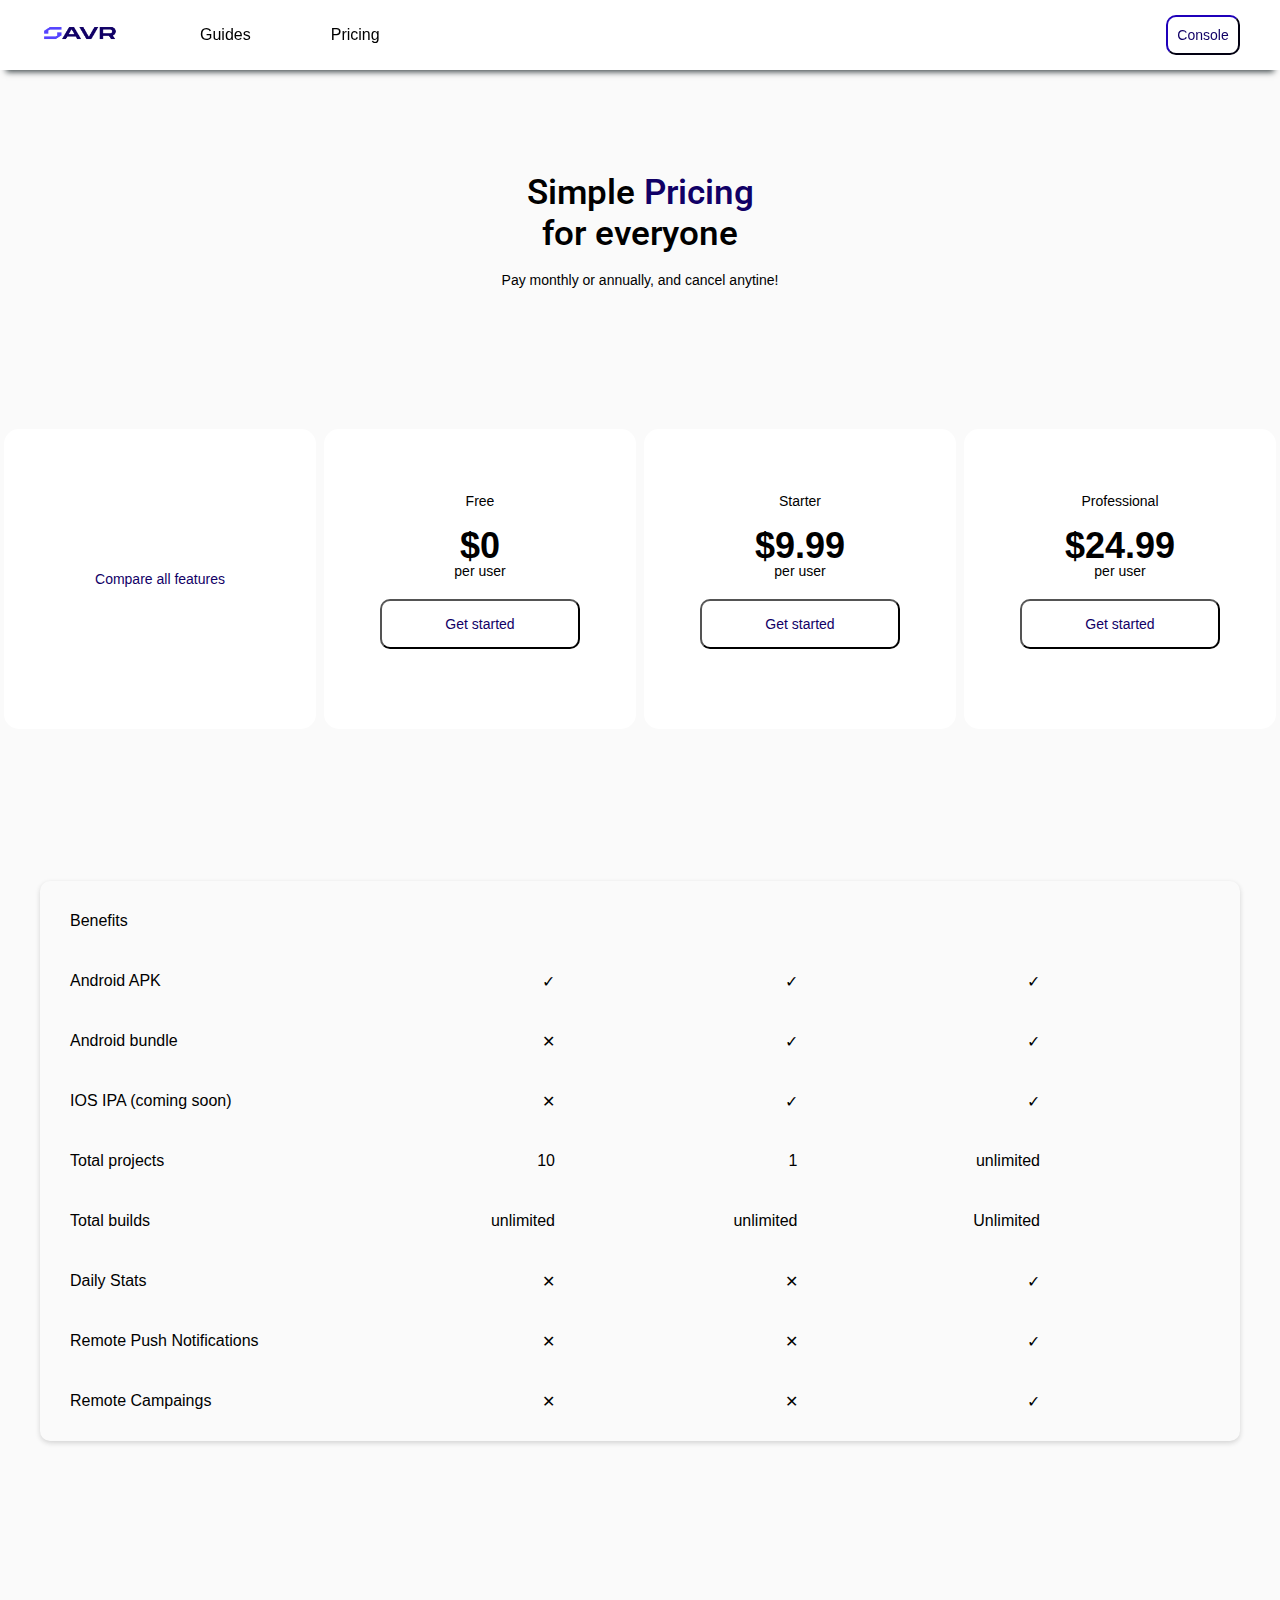
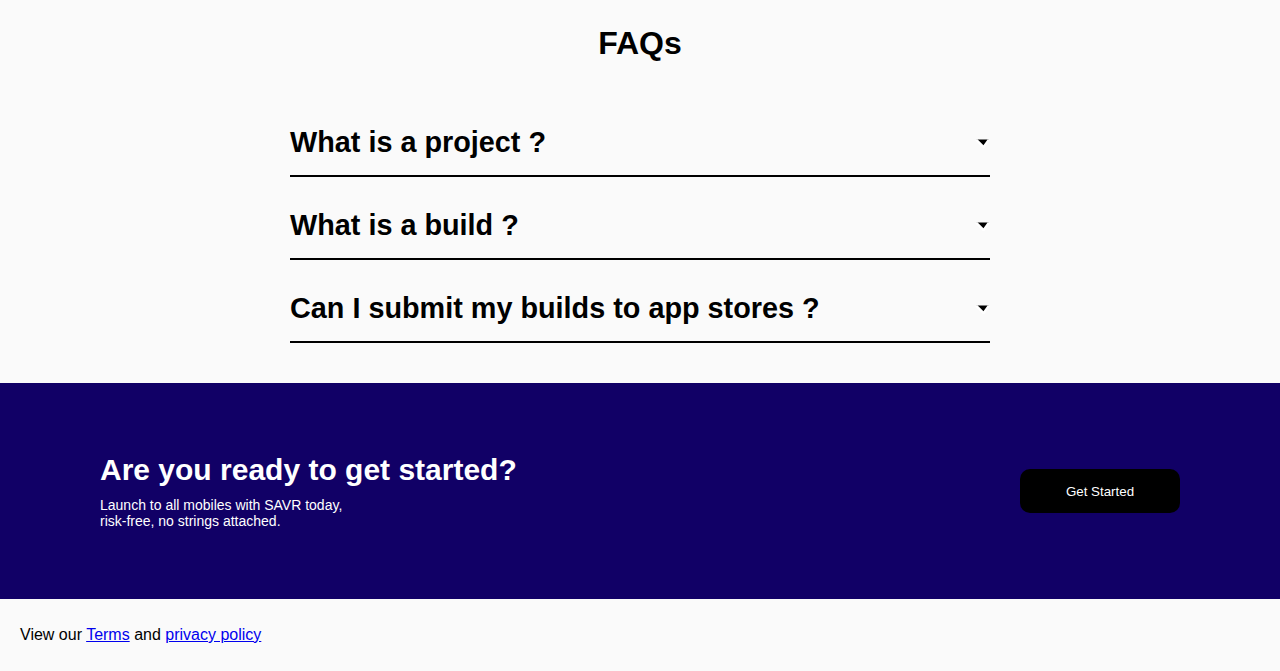
==== commit 91454d48: "table fix" ====
--- a/pricing.html
+++ b/pricing.html
@@ -105,8 +105,83 @@
         </div>
     </section>
 
-    <!-- Faq section -->
-    <section class="faq-section">
+    <!-- Third Section -->
+    <section class="pr-section-three">
+        <div id="add_to_me" class="pr-section-three-container">
+            <div id="the-price" class="table-data">
+                <p>Benefits</p>
+                <!-- <p>Benefits</p>
+                <p>Benefits</p> -->
+            </div>
+            <!--  -->
+            <div id="the-price" class="table-data">
+                <p>Android APK</p>
+                <p class="ser-avabe">✓</p>
+                <p class="ser-avabe">✓</p>
+                <p class="ser-avabe">✓</p>
+            </div>
+
+            <!--  -->
+            <div id="the-price" class="table-data">
+                <p>Android bundle</p>
+                <p class="ser-avabe">✕</p>
+                <p class="ser-avabe">✓</p>
+                <p class="ser-avabe">✓</p>
+            </div>
+
+            <!--  -->
+            <div id="the-price" class="table-data">
+                <p>IOS IPA (coming soon)</p>
+                <p class="ser-avabe">✕</p>
+                <p class="ser-avabe">✓</p>
+                <p class="ser-avabe">✓</p>
+            </div>
+
+            <!--  -->
+            <div id="the-price" class="table-data">
+                <p>Total projects</p>
+                <p class="ser-avabe">10</p>
+                <p class="ser-avabe">1</p>
+                <p class="ser-avabe">unlimited</p>
+            </div>
+
+            <!--  -->
+            <div id="the-price" class="table-data">
+                <p>Total builds</p>
+                <p class="ser-avabe"> unlimited</p>
+                <p class="ser-avabe"> unlimited</p>
+                <p class="ser-avabe"> Unlimited</p>
+            </div>
+
+            <!--  -->
+            <div id="the-price" class="table-data">
+                <p>Daily Stats</p>
+                <p class="ser-avabe">✕</p>
+                <p class="ser-avabe">✕</p>
+                <p class="ser-avabe">✓</p>
+            </div>
+
+            <!--  -->
+            <div id="the-price" class="table-data">
+                <p>Remote Push Notifications</p>
+                <p class="ser-avabe">✕</p>
+                <p class="ser-avabe">✕</p>
+                <p class="ser-avabe">✓</p>
+            </div>
+
+            <!--  -->
+            <div id="the-price" class="table-data">
+                <p>Remote Campaings</p>
+                <p class="ser-avabe">✕</p>
+                <p class="ser-avabe">✕</p>
+                <p class="ser-avabe">✓</p>
+            </div>
+
+        </div>
+    </section>
+
+     <!-- Faq section -->
+     <section class="faq-section">
         <h2 class="title">FAQs</h2>
         
         <div class="faq">
@@ -153,73 +228,6 @@
                     Yes, you can submit your build files to the app store. After your first build, your application encryption keys will be made available on your project dashboard. Use these where necessary for submissions.
                 </p>
             </div>
-        </div>
-    </section>
-
-    <!-- Third Section -->
-    <section class="pr-section-three">
-        <div id="add_to_me" class="pr-section-three-container">
-            <div id="the-price" class="table-data">
-                <p>Benefits</p>
-                <!-- <p>Benefits</p>
-                <p>Benefits</p> -->
-            </div>
-            <!--  -->
-            <div id="the-price" class="table-data">
-                <p>Android APK</p>
-                <p class="ser-avabe">✓</p>
-                <p class="ser-avabe">✓</p>
-            </div>
-
-            <!--  -->
-            <div id="the-price" class="table-data">
-                <p>Android bundle</p>
-                <p class="ser-avabe">✓</p>
-                <p class="ser-avabe">✓</p>
-            </div>
-
-            <!--  -->
-            <div id="the-price" class="table-data">
-                <p>IOS IPA (coming soon)</p>
-                <p class="ser-avabe">✓</p>
-                <p class="ser-avabe">✓</p>
-            </div>
-
-            <!--  -->
-            <div id="the-price" class="table-data">
-                <p>Total projects</p>
-                <p class="ser-avabe">10</p>
-                <p class="ser-avabe">1</p>
-            </div>
-
-            <!--  -->
-            <div id="the-price" class="table-data">
-                <p>Total builds</p>
-                <p class="ser-avabe"> unlimited</p>
-                <p class="ser-avabe"> unlimited</p>
-            </div>
-
-            <!--  -->
-            <div id="the-price" class="table-data">
-                <p>Daily Stats</p>
-                <p class="ser-avabe">✕</p>
-                <p class="ser-avabe">✓</p>
-            </div>
-
-            <!--  -->
-            <div id="the-price" class="table-data">
-                <p>Remote Push Notifications</p>
-                <p class="ser-avabe">✕</p>
-                <p class="ser-avabe">✓</p>
-            </div>
-
-            <!--  -->
-            <div id="the-price" class="table-data">
-                <p>Remote Campaings</p>
-                <p class="ser-avabe">✕</p>
-                <p class="ser-avabe">✓</p>
-            </div>
-
         </div>
     </section>
 
--- a/pricing.css
+++ b/pricing.css
@@ -160,7 +160,7 @@
     justify-content:space-between;
     align-items: center;
     padding-left: 30px;
-    padding-right: 300px;
+    padding-right: 200px;
     text-align: left;
     margin-top: 20px;
     border: #110066;
--- a/faqstyle.css
+++ b/faqstyle.css
@@ -1,6 +1,7 @@
 .faq-section{
     min-height: 40vh;
     width: 80%;
+    padding-bottom: 40px;
     margin: 0 auto;
     display: flex;
     flex-direction: column;
@@ -10,7 +11,7 @@
 }
 
 .title{
-    font-size: 3rem;
+    font-size: 2rem;
     margin: 2rem 0rem;
 }
 
